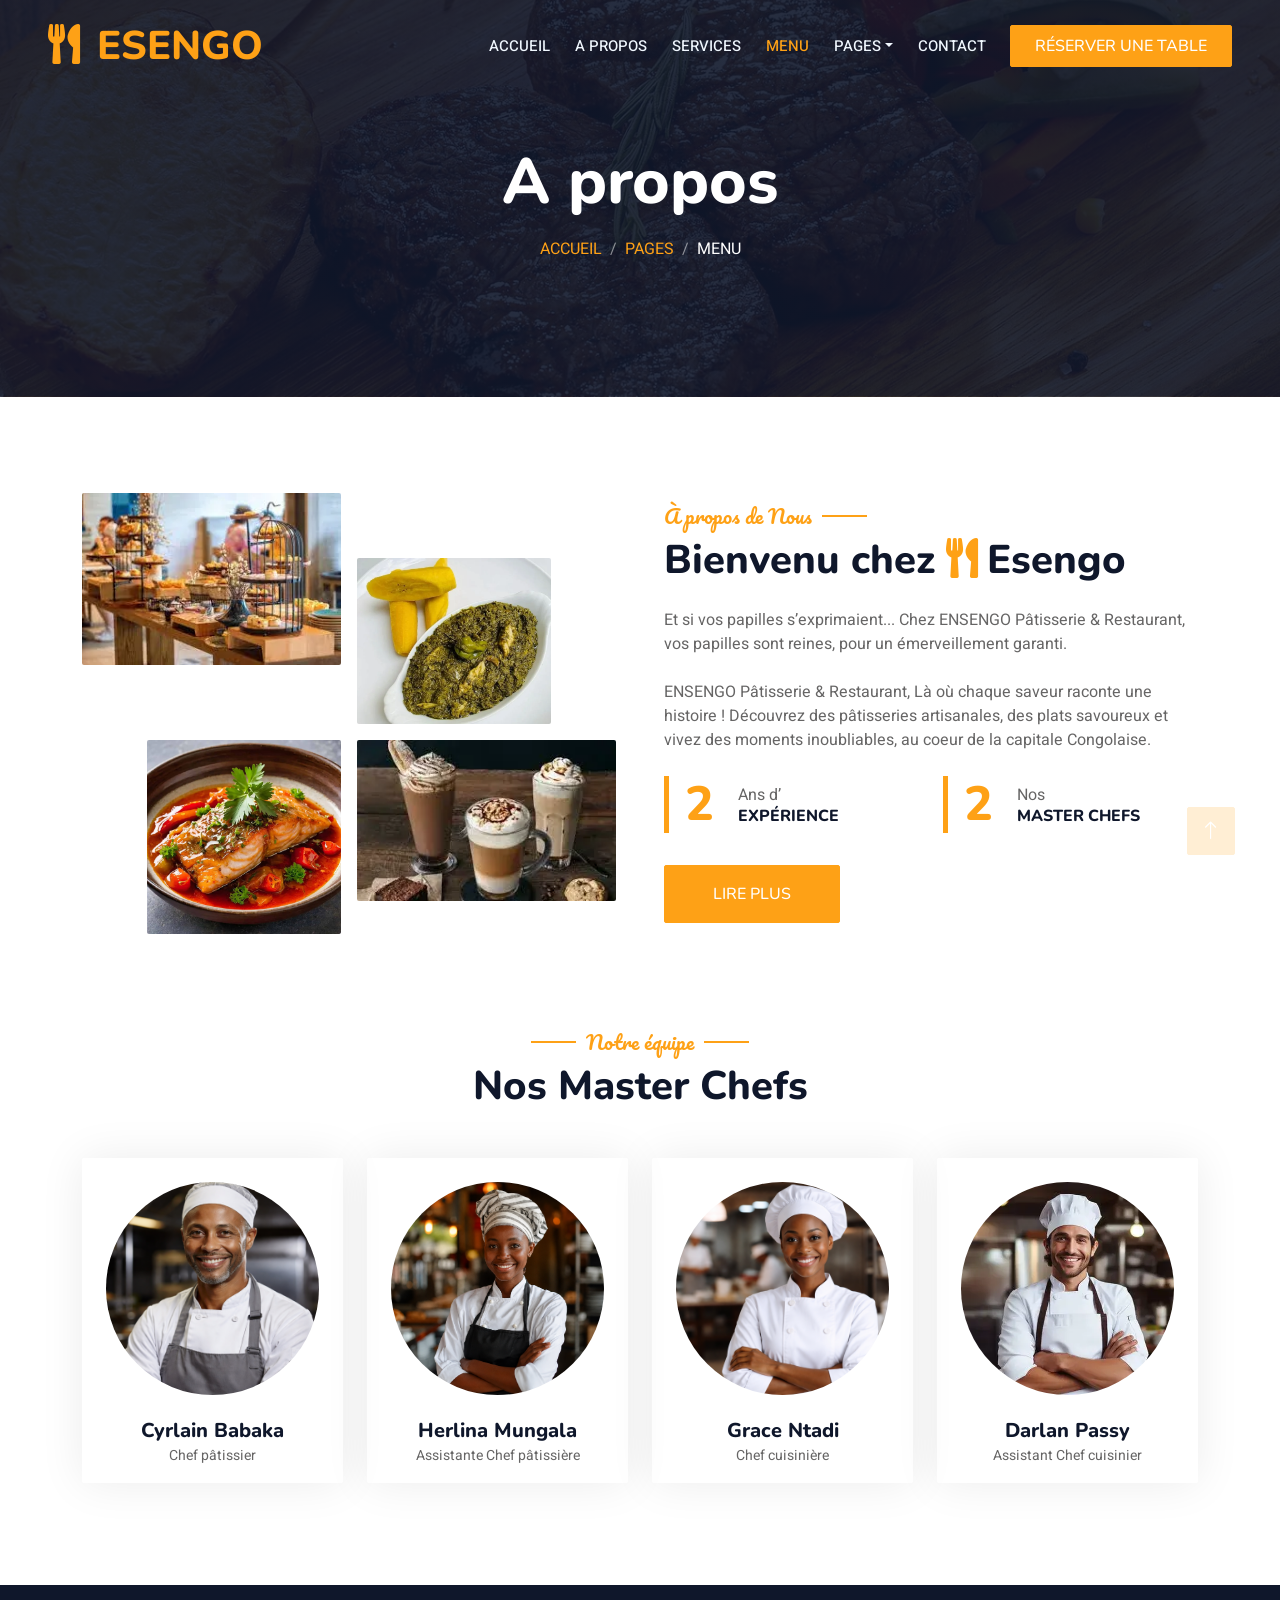
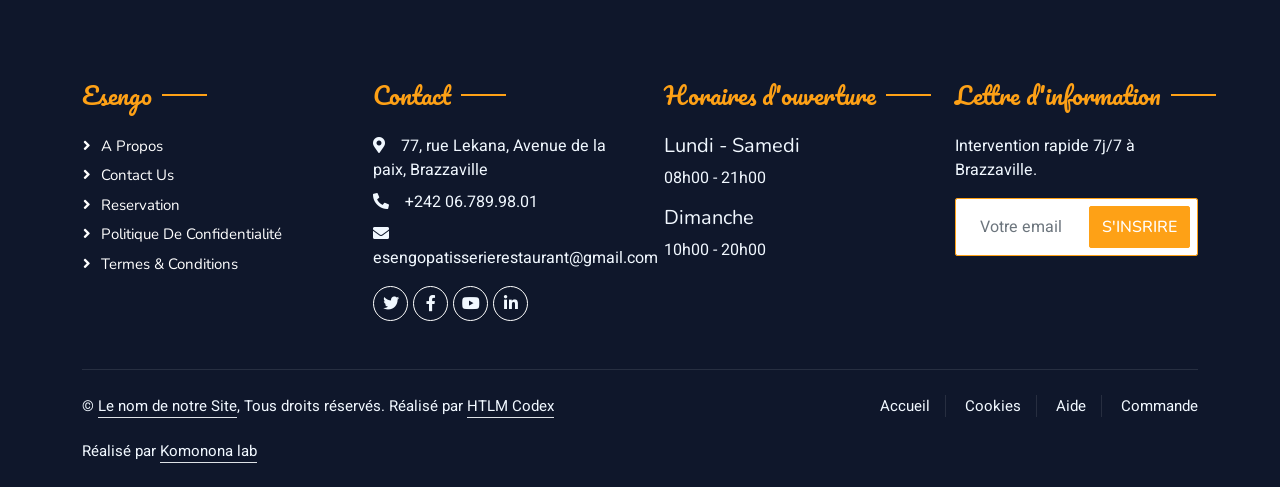
==== about.html @ 7b4bb0e8 "First commit" ====
<!doctype html>
<html lang="en">
  <head>
    <meta charset="utf-8" />
    <title>
      À propos d'ESENGO Brazzaville | Meilleure Pâtisserie, Restaurant & Salon
      de Thé
    </title>
    <meta content="width=device-width, initial-scale=1.0" name="viewport" />
    <meta content="" name="keywords" />
    <meta content="" name="description" />
    <meta
      name="description"
      content="Apprenez à connaître ESENGO, la pâtisserie artisanale, restaurant et salon de thé à Brazzaville. Profitez de desserts faits maison, cuisine traditionnelle, gâteaux personnalisés, café gourmand, vente à emporter, livraison et réservation de table."
    />

    <!-- Favicon -->
    <link href="img/favicon.ico" rel="icon" />

    <!-- Google Web Fonts -->
    <link rel="preconnect" href="https://fonts.googleapis.com" />
    <link rel="preconnect" href="https://fonts.gstatic.com" crossorigin />
    <link
      href="https://fonts.googleapis.com/css2?family=Heebo:wght@400;500;600&family=Nunito:wght@600;700;800&family=Pacifico&display=swap"
      rel="stylesheet"
    />

    <!-- Icon Font Stylesheet -->
    <link
      href="https://cdnjs.cloudflare.com/ajax/libs/font-awesome/5.10.0/css/all.min.css"
      rel="stylesheet"
    />
    <link
      href="https://cdn.jsdelivr.net/npm/bootstrap-icons@1.4.1/font/bootstrap-icons.css"
      rel="stylesheet"
    />

    <!-- Libraries Stylesheet -->
    <link href="lib/animate/animate.min.css" rel="stylesheet" />
    <link href="lib/owlcarousel/assets/owl.carousel.min.css" rel="stylesheet" />
    <link
      href="lib/tempusdominus/css/tempusdominus-bootstrap-4.min.css"
      rel="stylesheet"
    />

    <!-- Customized Bootstrap Stylesheet -->
    <link href="css/bootstrap.min.css" rel="stylesheet" />

    <!-- Template Stylesheet -->
    <link href="css/style.css" rel="stylesheet" />
  </head>

  <body>
    <div class="container-xxl bg-white p-0">
      <!-- Spinner Start -->
      <div
        id="spinner"
        class="show bg-white position-fixed translate-middle w-100 vh-100 top-50 start-50 d-flex align-items-center justify-content-center"
      >
        <div
          class="spinner-border text-primary"
          style="width: 3rem; height: 3rem"
          role="status"
        >
          <span class="sr-only">Loading...</span>
        </div>
      </div>
      <!-- Spinner End -->

      <!-- Navbar & Hero Start -->
      <div class="container-xxl position-relative p-0">
        <nav
          class="navbar navbar-expand-lg navbar-dark bg-dark px-4 px-lg-5 py-3 py-lg-0"
        >
          <a href="" class="navbar-brand p-0">
            <h1 class="text-primary m-0">
              <i class="fa fa-utensils me-3"></i>ESENGO
            </h1>
            <!-- <img src="img/logo.png" alt="Logo"> -->
          </a>
          <button
            class="navbar-toggler"
            type="button"
            data-bs-toggle="collapse"
            data-bs-target="#navbarCollapse"
          >
            <span class="fa fa-bars"></span>
          </button>
          <div class="collapse navbar-collapse" id="navbarCollapse">
            <div class="navbar-nav ms-auto py-0 pe-4">
              <a href="index.html" class="nav-item nav-link">Accueil</a>
              <a href="about.html" class="nav-item nav-link">A propos</a>
              <a href="service.html" class="nav-item nav-link">Services</a>
              <a href="menu.html" class="nav-item nav-link active">Menu</a>
              <div class="nav-item dropdown">
                <a
                  href="#"
                  class="nav-link dropdown-toggle"
                  data-bs-toggle="dropdown"
                  >Pages</a
                >
                <div class="dropdown-menu m-0">
                  <a href="booking.html" class="dropdown-item">Réservation</a>
                  <a href="team.html" class="dropdown-item">Notre équipe </a>
                  <a href="testimonial.html" class="dropdown-item"
                    >Temoignage</a
                  >
                </div>
              </div>
              <a href="contact.html" class="nav-item nav-link">Contact</a>
            </div>
            <a href="" class="btn btn-primary py-2 px-4">Réserver une table</a>
          </div>
        </nav>

        <div class="container-xxl py-5 bg-dark hero-header mb-5">
          <div class="container text-center my-5 pt-5 pb-4">
            <h1 class="display-3 text-white mb-3 animated slideInDown">
              A propos
            </h1>
            <nav aria-label="breadcrumb">
              <ol class="breadcrumb justify-content-center text-uppercase">
                <li class="breadcrumb-item"><a href="#">Accueil</a></li>
                <li class="breadcrumb-item"><a href="#">Pages</a></li>
                <li
                  class="breadcrumb-item text-white active"
                  aria-current="page"
                >
                  Menu
                </li>
              </ol>
            </nav>
          </div>
        </div>
      </div>
      <!-- Navbar & Hero End -->

      <!-- About Start -->
      <div class="container-xxl py-5">
        <div class="container">
          <div class="row g-5 align-items-center">
            <div class="col-lg-6">
              <div class="row g-3">
                <div class="col-6 text-start">
                  <img
                    class="img-fluid rounded w-100 wow zoomIn"
                    data-wow-delay="0.1s"
                    src="img_about/intérieur_patisserie.webp"
                  />
                </div>
                <div class="col-6 text-start">
                  <img
                    class="img-fluid rounded w-75 wow zoomIn"
                    data-wow-delay="0.3s"
                    src="img_about/saka saka.webp"
                    style="margin-top: 25%"
                  />
                </div>
                <div class="col-6 text-end">
                  <img
                    class="img-fluid rounded w-75 wow zoomIn"
                    data-wow-delay="0.5s"
                    src="img_about/makayabou.webp"
                  />
                </div>
                <div class="col-6 text-end">
                  <img
                    class="img-fluid rounded w-100 wow zoomIn"
                    data-wow-delay="0.7s"
                    src="img_about/smoussy.webp"
                  />
                </div>
              </div>
            </div>
            <div class="col-lg-6">
              <h5
                class="section-title ff-secondary text-start text-primary fw-normal"
              >
                À propos de Nous
              </h5>
              <h1 class="mb-4">
                Bienvenu chez
                <i class="fa fa-utensils text-primary me-2"></i>Esengo
              </h1>
              <p class="mb-4">
                Et si vos papilles s’exprimaient... Chez ENSENGO Pâtisserie &
                Restaurant, vos papilles sont reines, pour un émerveillement
                garanti.
              </p>
              <p class="mb-4">
                ENSENGO Pâtisserie & Restaurant, Là où chaque saveur raconte une
                histoire ! Découvrez des pâtisseries artisanales, des plats
                savoureux et vivez des moments inoubliables, au coeur de la
                capitale Congolaise.
              </p>
              <div class="row g-4 mb-4">
                <div class="col-sm-6">
                  <div
                    class="d-flex align-items-center border-start border-5 border-primary px-3"
                  >
                    <h1
                      class="flex-shrink-0 display-5 text-primary mb-0"
                      data-toggle="counter-up"
                    >
                      3
                    </h1>
                    <div class="ps-4">
                      <p class="mb-0">Ans d’</p>
                      <h6 class="text-uppercase mb-0">Expérience</h6>
                    </div>
                  </div>
                </div>
                <div class="col-sm-6">
                  <div
                    class="d-flex align-items-center border-start border-5 border-primary px-3"
                  >
                    <h1
                      class="flex-shrink-0 display-5 text-primary mb-0"
                      data-toggle="counter-up"
                    >
                      4
                    </h1>
                    <div class="ps-4">
                      <p class="mb-0">Nos</p>
                      <h6 class="text-uppercase mb-0">Master Chefs</h6>
                    </div>
                  </div>
                </div>
              </div>
              <a class="btn btn-primary py-3 px-5 mt-2" href="">Lire plus</a>
            </div>
          </div>
        </div>
      </div>
      <!-- About End -->

      <!-- Team Start -->
      <div class="container-xxl pt-5 pb-3">
        <div class="container">
          <div class="text-center wow fadeInUp" data-wow-delay="0.1s">
            <h5
              class="section-title ff-secondary text-center text-primary fw-normal"
            >
              Notre équipe
            </h5>
            <h1 class="mb-5">Nos Master Chefs</h1>
          </div>
          <div class="row g-4">
            <div class="col-lg-3 col-md-6 wow fadeInUp" data-wow-delay="0.1s">
              <div class="team-item text-center rounded overflow-hidden">
                <div class="rounded-circle overflow-hidden m-4">
                  <img
                    class="img-fluid"
                    src="img_about/1.png"
                    alt="Cyrlain Babaka, chef pâtissier du restaurant pâtisserie ESENGO à Brazzaville"
                  />
                </div>
                <h5 class="mb-0">Cyrlain Babaka</h5>
                <small>Chef pâtissier</small>
                <div class="d-flex justify-content-center mt-3">
                  <a class="btn btn-square btn-primary mx-1" href=""
                    ><i class="fab fa-facebook-f"></i
                  ></a>
                  <a class="btn btn-square btn-primary mx-1" href=""
                    ><i class="fab fa-twitter"></i
                  ></a>
                  <a class="btn btn-square btn-primary mx-1" href=""
                    ><i class="fab fa-instagram"></i
                  ></a>
                </div>
              </div>
            </div>
            <div class="col-lg-3 col-md-6 wow fadeInUp" data-wow-delay="0.3s">
              <div class="team-item text-center rounded overflow-hidden">
                <div class="rounded-circle overflow-hidden m-4">
                  <img
                    class="img-fluid"
                    src="img_about/2.png"
                    alt="Herlina Mungala, assistante chef pâtissière de la pâtisserie ESENGO à Brazzaville"
                  />
                </div>
                <h5 class="mb-0">Herlina Mungala</h5>
                <small>Assistante Chef pâtissière</small>
                <div class="d-flex justify-content-center mt-3">
                  <a class="btn btn-square btn-primary mx-1" href=""
                    ><i class="fab fa-facebook-f"></i
                  ></a>
                  <a class="btn btn-square btn-primary mx-1" href=""
                    ><i class="fab fa-twitter"></i
                  ></a>
                  <a class="btn btn-square btn-primary mx-1" href=""
                    ><i class="fab fa-instagram"></i
                  ></a>
                </div>
              </div>
            </div>
            <div class="col-lg-3 col-md-6 wow fadeInUp" data-wow-delay="0.5s">
              <div class="team-item text-center rounded overflow-hidden">
                <div class="rounded-circle overflow-hidden m-4">
                  <img
                    class="img-fluid"
                    src="img_about/3.png"
                    alt="Grace Ntadi, chef cuisinière du restaurant gastronomique ESENGO à Brazzaville"
                  />
                </div>
                <h5 class="mb-0">Grace Ntadi</h5>
                <small>Chef cuisinière</small>
                <div class="d-flex justify-content-center mt-3">
                  <a class="btn btn-square btn-primary mx-1" href=""
                    ><i class="fab fa-facebook-f"></i
                  ></a>
                  <a class="btn btn-square btn-primary mx-1" href=""
                    ><i class="fab fa-twitter"></i
                  ></a>
                  <a class="btn btn-square btn-primary mx-1" href=""
                    ><i class="fab fa-instagram"></i
                  ></a>
                </div>
              </div>
            </div>
            <div class="col-lg-3 col-md-6 wow fadeInUp" data-wow-delay="0.7s">
              <div class="team-item text-center rounded overflow-hidden">
                <div class="rounded-circle overflow-hidden m-4">
                  <img
                    class="img-fluid"
                    src="img_about/4.png"
                    alt="Membre de l'équipe du restaurant pâtisserie ESENGO à Brazzaville"
                  />
                </div>
                <h5 class="mb-0">Darlan Passy</h5>
                <small>Assistant Chef cuisinier</small>
                <div class="d-flex justify-content-center mt-3">
                  <a class="btn btn-square btn-primary mx-1" href=""
                    ><i class="fab fa-facebook-f"></i
                  ></a>
                  <a class="btn btn-square btn-primary mx-1" href=""
                    ><i class="fab fa-twitter"></i
                  ></a>
                  <a class="btn btn-square btn-primary mx-1" href=""
                    ><i class="fab fa-instagram"></i
                  ></a>
                </div>
              </div>
            </div>
          </div>
        </div>
      </div>
      <!-- Team End -->

      <!-- Footer Start -->
      <div
        class="container-fluid bg-dark text-light footer pt-5 mt-5 wow fadeIn"
        data-wow-delay="0.1s"
      >
        <div class="container py-5">
          <div class="row g-5">
            <div class="col-lg-3 col-md-6">
              <h4
                class="section-title ff-secondary text-start text-primary fw-normal mb-4"
              >
                Esengo
              </h4>
              <a class="btn btn-link" href="about.html">A propos</a>
              <a class="btn btn-link" href="contact.html">Contact Us</a>
              <a class="btn btn-link" href="booking.html">Reservation</a>
              <a class="btn btn-link" href="">Politique de confidentialité</a>
              <a class="btn btn-link" href="">Termes & Conditions</a>
            </div>
            <div class="col-lg-3 col-md-6">
              <h4
                class="section-title ff-secondary text-start text-primary fw-normal mb-4"
              >
                Contact
              </h4>
              <p class="mb-2">
                <i class="fa fa-map-marker-alt me-3"></i>77, rue Lekana, Avenue
                de la paix, Brazzaville
              </p>
              <p class="mb-2">
                <i class="fa fa-phone-alt me-3"></i>+242 06.789.98.01
              </p>
              <p class="mb-2">
                <i class="fa fa-envelope me-3"></i
                >esengopatisserierestaurant@gmail.com
              </p>
              <div class="d-flex pt-2">
                <a class="btn btn-outline-light btn-social" href=""
                  ><i class="fab fa-twitter"></i
                ></a>
                <a class="btn btn-outline-light btn-social" href=""
                  ><i class="fab fa-facebook-f"></i
                ></a>
                <a class="btn btn-outline-light btn-social" href=""
                  ><i class="fab fa-youtube"></i
                ></a>
                <a class="btn btn-outline-light btn-social" href=""
                  ><i class="fab fa-linkedin-in"></i
                ></a>
              </div>
            </div>
            <div class="col-lg-3 col-md-6">
              <h4
                class="section-title ff-secondary text-start text-primary fw-normal mb-4"
              >
                Horaires d'ouverture
              </h4>
              <h5 class="text-light fw-normal">Lundi - Samedi</h5>
              <p>08h00 - 21h00</p>
              <h5 class="text-light fw-normal">Dimanche</h5>
              <p>10h00 - 20h00</p>
            </div>
            <div class="col-lg-3 col-md-6">
              <h4
                class="section-title ff-secondary text-start text-primary fw-normal mb-4"
              >
                Lettre d'information
              </h4>
              <p>Intervention rapide 7j/7 à Brazzaville.</p>
              <div class="position-relative mx-auto" style="max-width: 400px">
                <input
                  class="form-control border-primary w-100 py-3 ps-4 pe-5"
                  type="text"
                  placeholder="Votre email"
                />
                <button
                  type="button"
                  class="btn btn-primary py-2 position-absolute top-0 end-0 mt-2 me-2"
                >
                  S'insrire
                </button>
              </div>
            </div>
          </div>
        </div>
        <div class="container">
          <div class="copyright">
            <div class="row">
              <div class="col-md-6 text-center text-md-start mb-3 mb-md-0">
                &copy;
                <a class="border-bottom" href="#">Le nom de notre Site</a>, Tous
                droits réservés.

                <!--/*** This template is free as long as you keep the footer author’s credit link/attribution link/backlink. If you'd like to use the template without the footer author’s credit link/attribution link/backlink, you can purchase the Credit Removal License from "https://htmlcodex.com/credit-removal". Thank you for your support. ***/-->
                Réalisé par
                <a class="border-bottom" href="https://htmlcodex.com"
                  >HTLM Codex</a
                ><br /><br />
                Réalisé par
                <a
                  class="border-bottom"
                  href="https://themewagon.com"
                  target="_blank"
                  >Komonona lab</a
                >
              </div>
              <div class="col-md-6 text-center text-md-end">
                <div class="footer-menu">
                  <a href="index.html">Accueil</a>
                  <a href="">Cookies</a>
                  <a href="">Aide</a>
                  <a href="booking.html">Commande</a>
                </div>
              </div>
            </div>
          </div>
        </div>
      </div>
      <!-- Footer End -->

      <!-- Back to Top -->
      <a href="#" class="btn btn-lg btn-primary btn-lg-square back-to-top"
        ><i class="bi bi-arrow-up"></i
      ></a>
    </div>

    <!-- JavaScript Libraries -->
    <script src="https://code.jquery.com/jquery-3.4.1.min.js"></script>
    <script src="https://cdn.jsdelivr.net/npm/bootstrap@5.0.0/dist/js/bootstrap.bundle.min.js"></script>
    <script src="lib/wow/wow.min.js"></script>
    <script src="lib/easing/easing.min.js"></script>
    <script src="lib/waypoints/waypoints.min.js"></script>
    <script src="lib/counterup/counterup.min.js"></script>
    <script src="lib/owlcarousel/owl.carousel.min.js"></script>
    <script src="lib/tempusdominus/js/moment.min.js"></script>
    <script src="lib/tempusdominus/js/moment-timezone.min.js"></script>
    <script src="lib/tempusdominus/js/tempusdominus-bootstrap-4.min.js"></script>

    <!-- Template Javascript -->
    <script src="js/main.js"></script>
  </body>
</html>
---- css/style.css ----
/********** Template CSS **********/
:root {
  --primary: #fea116;
  --light: #f1f8ff;
  --dark: #0f172b;
}

.ff-secondary {
  font-family: "Pacifico", cursive;
}

.fw-medium {
  font-weight: 600 !important;
}

.fw-semi-bold {
  font-weight: 700 !important;
}

.back-to-top {
  position: fixed;
  display: none;
  right: 45px;
  bottom: 45px;
  z-index: 99;
}

/*** Spinner ***/
#spinner {
  opacity: 0;
  visibility: hidden;
  transition:
    opacity 0.5s ease-out,
    visibility 0s linear 0.5s;
  z-index: 99999;
}

#spinner.show {
  transition:
    opacity 0.5s ease-out,
    visibility 0s linear 0s;
  visibility: visible;
  opacity: 1;
}

/*** Button ***/
.btn {
  font-family: "Nunito", sans-serif;
  font-weight: 500;
  text-transform: uppercase;
  transition: 0.5s;
}

.btn.btn-primary,
.btn.btn-secondary {
  color: #ffffff;
}

.btn-square {
  width: 38px;
  height: 38px;
}

.btn-sm-square {
  width: 32px;
  height: 32px;
}

.btn-lg-square {
  width: 48px;
  height: 48px;
}

.btn-square,
.btn-sm-square,
.btn-lg-square {
  padding: 0;
  display: flex;
  align-items: center;
  justify-content: center;
  font-weight: normal;
  border-radius: 2px;
}

/*** Navbar ***/
.navbar-dark .navbar-nav .nav-link {
  position: relative;
  margin-left: 25px;
  padding: 35px 0;
  font-size: 15px;
  color: var(--light) !important;
  text-transform: uppercase;
  font-weight: 500;
  outline: none;
  transition: 0.5s;
}

.sticky-top.navbar-dark .navbar-nav .nav-link {
  padding: 20px 0;
}

.navbar-dark .navbar-nav .nav-link:hover,
.navbar-dark .navbar-nav .nav-link.active {
  color: var(--primary) !important;
}

.navbar-dark .navbar-brand img {
  max-height: 60px;
  transition: 0.5s;
}

.sticky-top.navbar-dark .navbar-brand img {
  max-height: 45px;
}

@media (max-width: 991.98px) {
  .sticky-top.navbar-dark {
    position: relative;
  }

  .navbar-dark .navbar-collapse {
    margin-top: 15px;
    border-top: 1px solid rgba(255, 255, 255, 0.1);
  }

  .navbar-dark .navbar-nav .nav-link,
  .sticky-top.navbar-dark .navbar-nav .nav-link {
    padding: 10px 0;
    margin-left: 0;
  }

  .navbar-dark .navbar-brand img {
    max-height: 45px;
  }
}

@media (min-width: 992px) {
  .navbar-dark {
    position: absolute;
    width: 100%;
    top: 0;
    left: 0;
    z-index: 999;
    background: transparent !important;
  }

  .sticky-top.navbar-dark {
    position: fixed;
    background: var(--dark) !important;
  }
}

/*** Hero Header ***/
.hero-header {
  background:
    linear-gradient(rgba(15, 23, 43, 0.9), rgba(15, 23, 43, 0.9)),
    url(../img/bg-hero.jpg);
  background-position: center center;
  background-repeat: no-repeat;
  background-size: cover;
}

.hero-header img {
  animation: imgRotate 50s linear infinite;
}

@keyframes imgRotate {
  100% {
    transform: rotate(360deg);
  }
}

.breadcrumb-item + .breadcrumb-item::before {
  color: rgba(255, 255, 255, 0.5);
}

/*** Section Title ***/
.section-title {
  position: relative;
  display: inline-block;
}

.section-title::before {
  position: absolute;
  content: "";
  width: 45px;
  height: 2px;
  top: 50%;
  left: -55px;
  margin-top: -1px;
  background: var(--primary);
}

.section-title::after {
  position: absolute;
  content: "";
  width: 45px;
  height: 2px;
  top: 50%;
  right: -55px;
  margin-top: -1px;
  background: var(--primary);
}

.section-title.text-start::before,
.section-title.text-end::after {
  display: none;
}

/*** Service ***/
.service-item {
  box-shadow: 0 0 45px rgba(0, 0, 0, 0.08);
  transition: 0.5s;
}

.service-item:hover {
  background: var(--primary);
}

.service-item * {
  transition: 0.5s;
}

.service-item:hover * {
  color: var(--light) !important;
}

/*** Food Menu ***/
.nav-pills .nav-item .active {
  border-bottom: 2px solid var(--primary);
}

/*** Youtube Video ***/
.video {
  position: relative;
  height: 100%;
  min-height: 500px;
  background:
    linear-gradient(rgba(15, 23, 43, 0.1), rgba(15, 23, 43, 0.1)),
    url(../img/video\ 3.webp);
  background-position: center center;
  background-repeat: no-repeat;
  background-size: cover;
}

.video .btn-play {
  position: absolute;
  z-index: 3;
  top: 50%;
  left: 50%;
  transform: translateX(-50%) translateY(-50%);
  box-sizing: content-box;
  display: block;
  width: 32px;
  height: 44px;
  border-radius: 50%;
  border: none;
  outline: none;
  padding: 18px 20px 18px 28px;
}

.video .btn-play:before {
  content: "";
  position: absolute;
  z-index: 0;
  left: 50%;
  top: 50%;
  transform: translateX(-50%) translateY(-50%);
  display: block;
  width: 100px;
  height: 100px;
  background: var(--primary);
  border-radius: 50%;
  animation: pulse-border 1500ms ease-out infinite;
}

.video .btn-play:after {
  content: "";
  position: absolute;
  z-index: 1;
  left: 50%;
  top: 50%;
  transform: translateX(-50%) translateY(-50%);
  display: block;
  width: 100px;
  height: 100px;
  background: var(--primary);
  border-radius: 50%;
  transition: all 200ms;
}

.video .btn-play img {
  position: relative;
  z-index: 3;
  max-width: 100%;
  width: auto;
  height: auto;
}

.video .btn-play span {
  display: block;
  position: relative;
  z-index: 3;
  width: 0;
  height: 0;
  border-left: 32px solid var(--dark);
  border-top: 22px solid transparent;
  border-bottom: 22px solid transparent;
}

@keyframes pulse-border {
  0% {
    transform: translateX(-50%) translateY(-50%) translateZ(0) scale(1);
    opacity: 1;
  }

  100% {
    transform: translateX(-50%) translateY(-50%) translateZ(0) scale(1.5);
    opacity: 0;
  }
}

#videoModal {
  z-index: 99999;
}

#videoModal .modal-dialog {
  position: relative;
  max-width: 800px;
  margin: 60px auto 0 auto;
}

#videoModal .modal-body {
  position: relative;
  padding: 0px;
}

#videoModal .close {
  position: absolute;
  width: 30px;
  height: 30px;
  right: 0px;
  top: -30px;
  z-index: 999;
  font-size: 30px;
  font-weight: normal;
  color: #ffffff;
  background: #000000;
  opacity: 1;
}

/*** Team ***/
.team-item {
  box-shadow: 0 0 45px rgba(0, 0, 0, 0.08);
  height: calc(100% - 38px);
  transition: 0.5s;
}

.team-item img {
  transition: 0.5s;
}

.team-item:hover img {
  transform: scale(1.1);
}

.team-item:hover {
  height: 100%;
}

.team-item .btn {
  border-radius: 38px 38px 0 0;
}

/*** Testimonial ***/
.testimonial-carousel .owl-item .testimonial-item,
.testimonial-carousel .owl-item.center .testimonial-item * {
  transition: 0.5s;
}

.testimonial-carousel .owl-item.center .testimonial-item {
  background: var(--primary) !important;
  border-color: var(--primary) !important;
}

.testimonial-carousel .owl-item.center .testimonial-item * {
  color: var(--light) !important;
}

.testimonial-carousel .owl-dots {
  margin-top: 24px;
  display: flex;
  align-items: flex-end;
  justify-content: center;
}

.testimonial-carousel .owl-dot {
  position: relative;
  display: inline-block;
  margin: 0 5px;
  width: 15px;
  height: 15px;
  border: 1px solid #cccccc;
  border-radius: 15px;
  transition: 0.5s;
}

.testimonial-carousel .owl-dot.active {
  background: var(--primary);
  border-color: var(--primary);
}

/*** Footer ***/
.footer .btn.btn-social {
  margin-right: 5px;
  width: 35px;
  height: 35px;
  display: flex;
  align-items: center;
  justify-content: center;
  color: var(--light);
  border: 1px solid #ffffff;
  border-radius: 35px;
  transition: 0.3s;
}

.footer .btn.btn-social:hover {
  color: var(--primary);
}

.footer .btn.btn-link {
  display: block;
  margin-bottom: 5px;
  padding: 0;
  text-align: left;
  color: #ffffff;
  font-size: 15px;
  font-weight: normal;
  text-transform: capitalize;
  transition: 0.3s;
}

.footer .btn.btn-link::before {
  position: relative;
  content: "\f105";
  font-family: "Font Awesome 5 Free";
  font-weight: 900;
  margin-right: 10px;
}

.footer .btn.btn-link:hover {
  letter-spacing: 1px;
  box-shadow: none;
}

.footer .copyright {
  padding: 25px 0;
  font-size: 15px;
  border-top: 1px solid rgba(256, 256, 256, 0.1);
}

.footer .copyright a {
  color: var(--light);
}

.footer .footer-menu a {
  margin-right: 15px;
  padding-right: 15px;
  border-right: 1px solid rgba(255, 255, 255, 0.1);
}

.footer .footer-menu a:last-child {
  margin-right: 0;
  padding-right: 0;
  border-right: none;
}
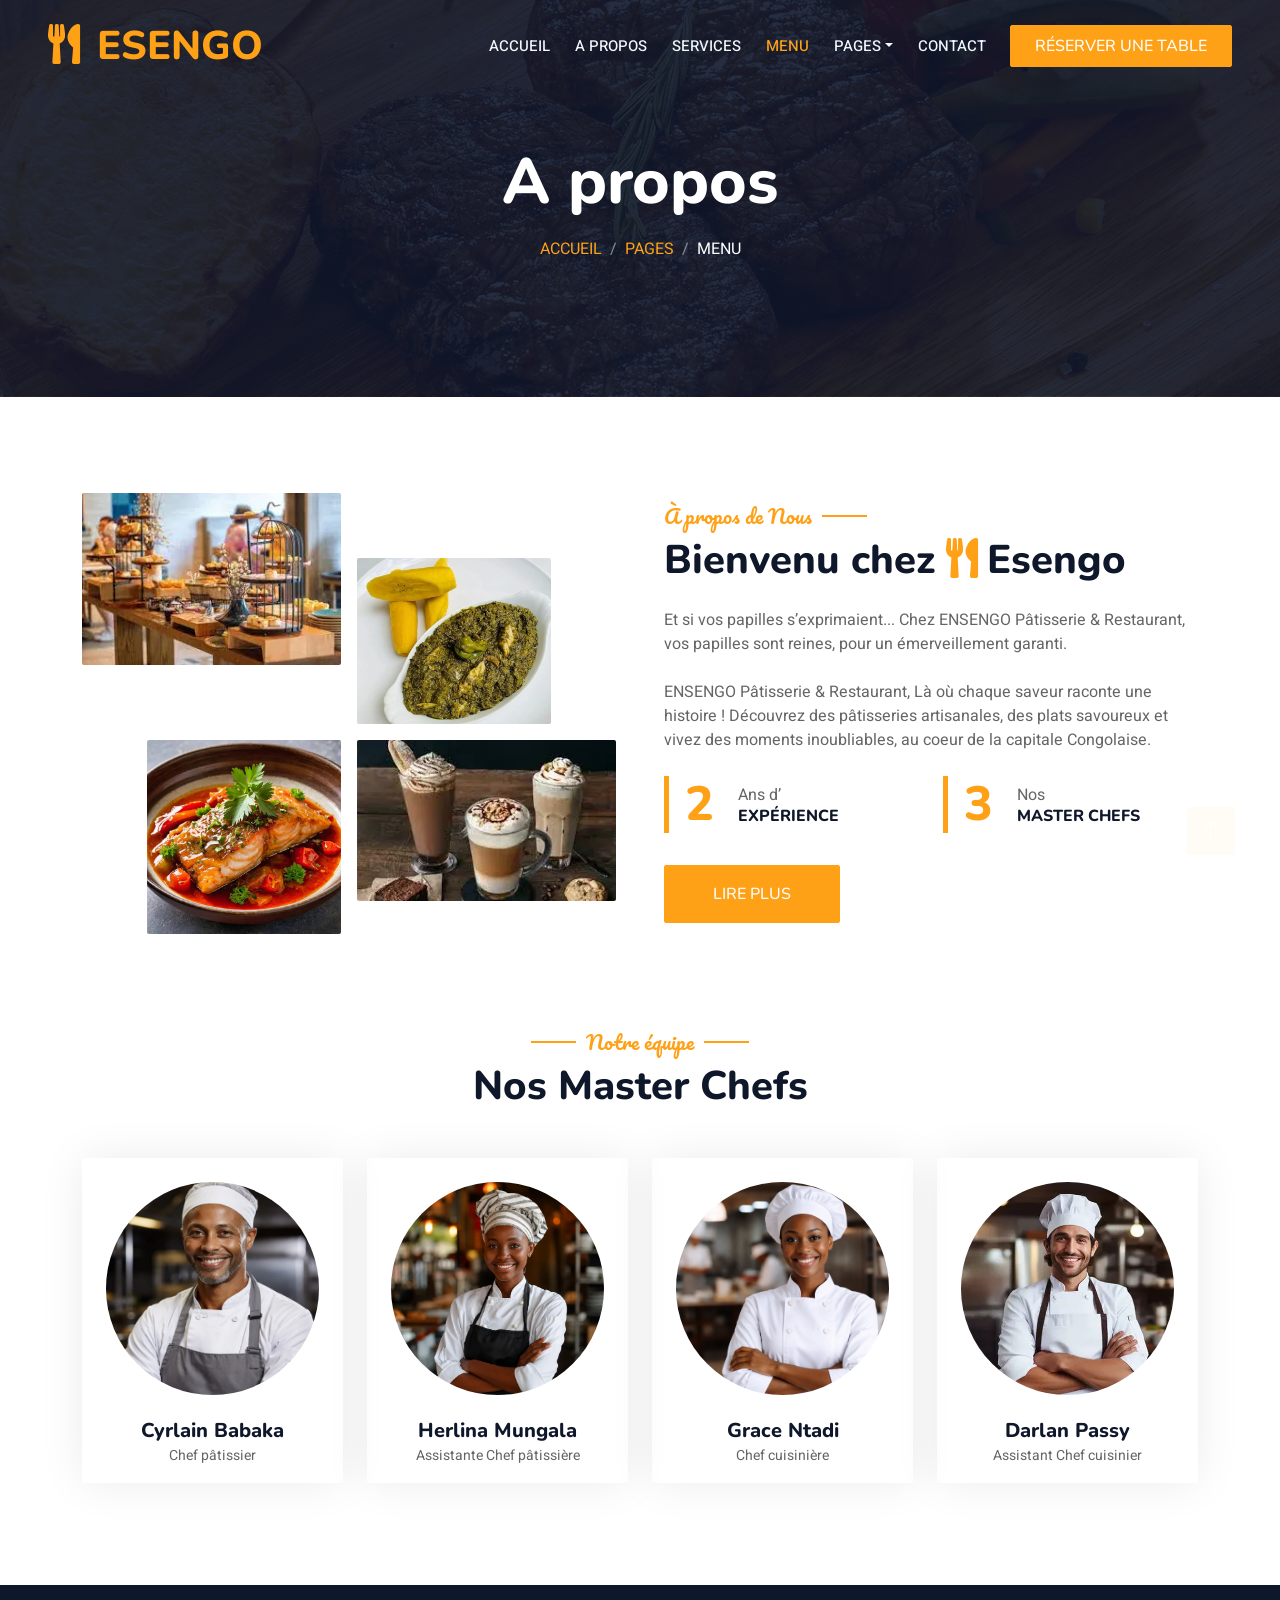
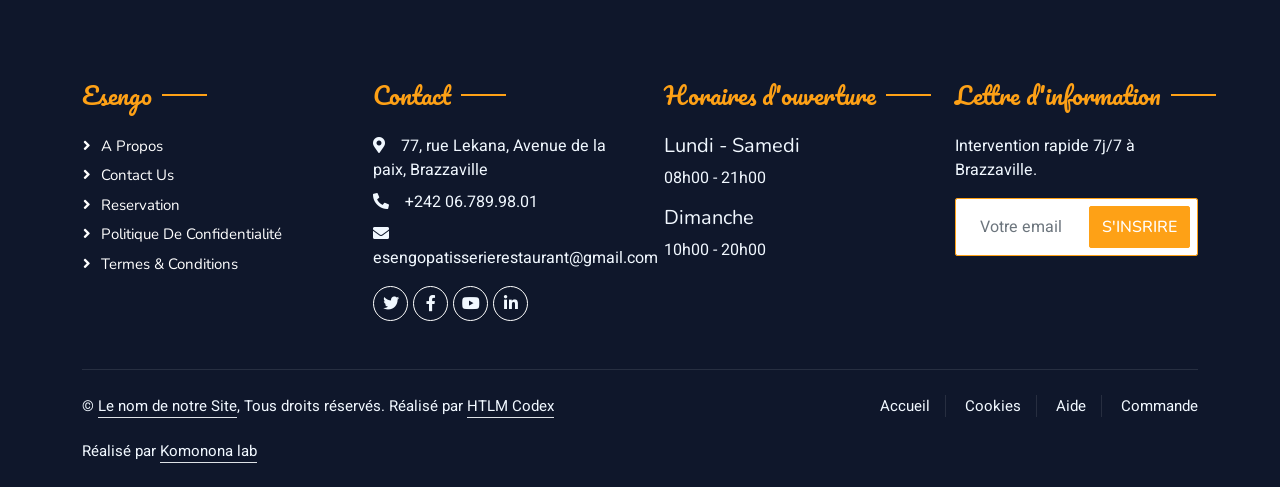
==== commit 02583442: "Tree commit" ====
--- a/about.html
+++ b/about.html
@@ -487,5 +487,6 @@
 
     <!-- Template Javascript -->
     <script src="js/main.js"></script>
+    <script src="//code.tidio.co/5d0hqktbwgqqoedvicpbspbd7xqvk5hg.js" async></script>
   </body>
 </html>
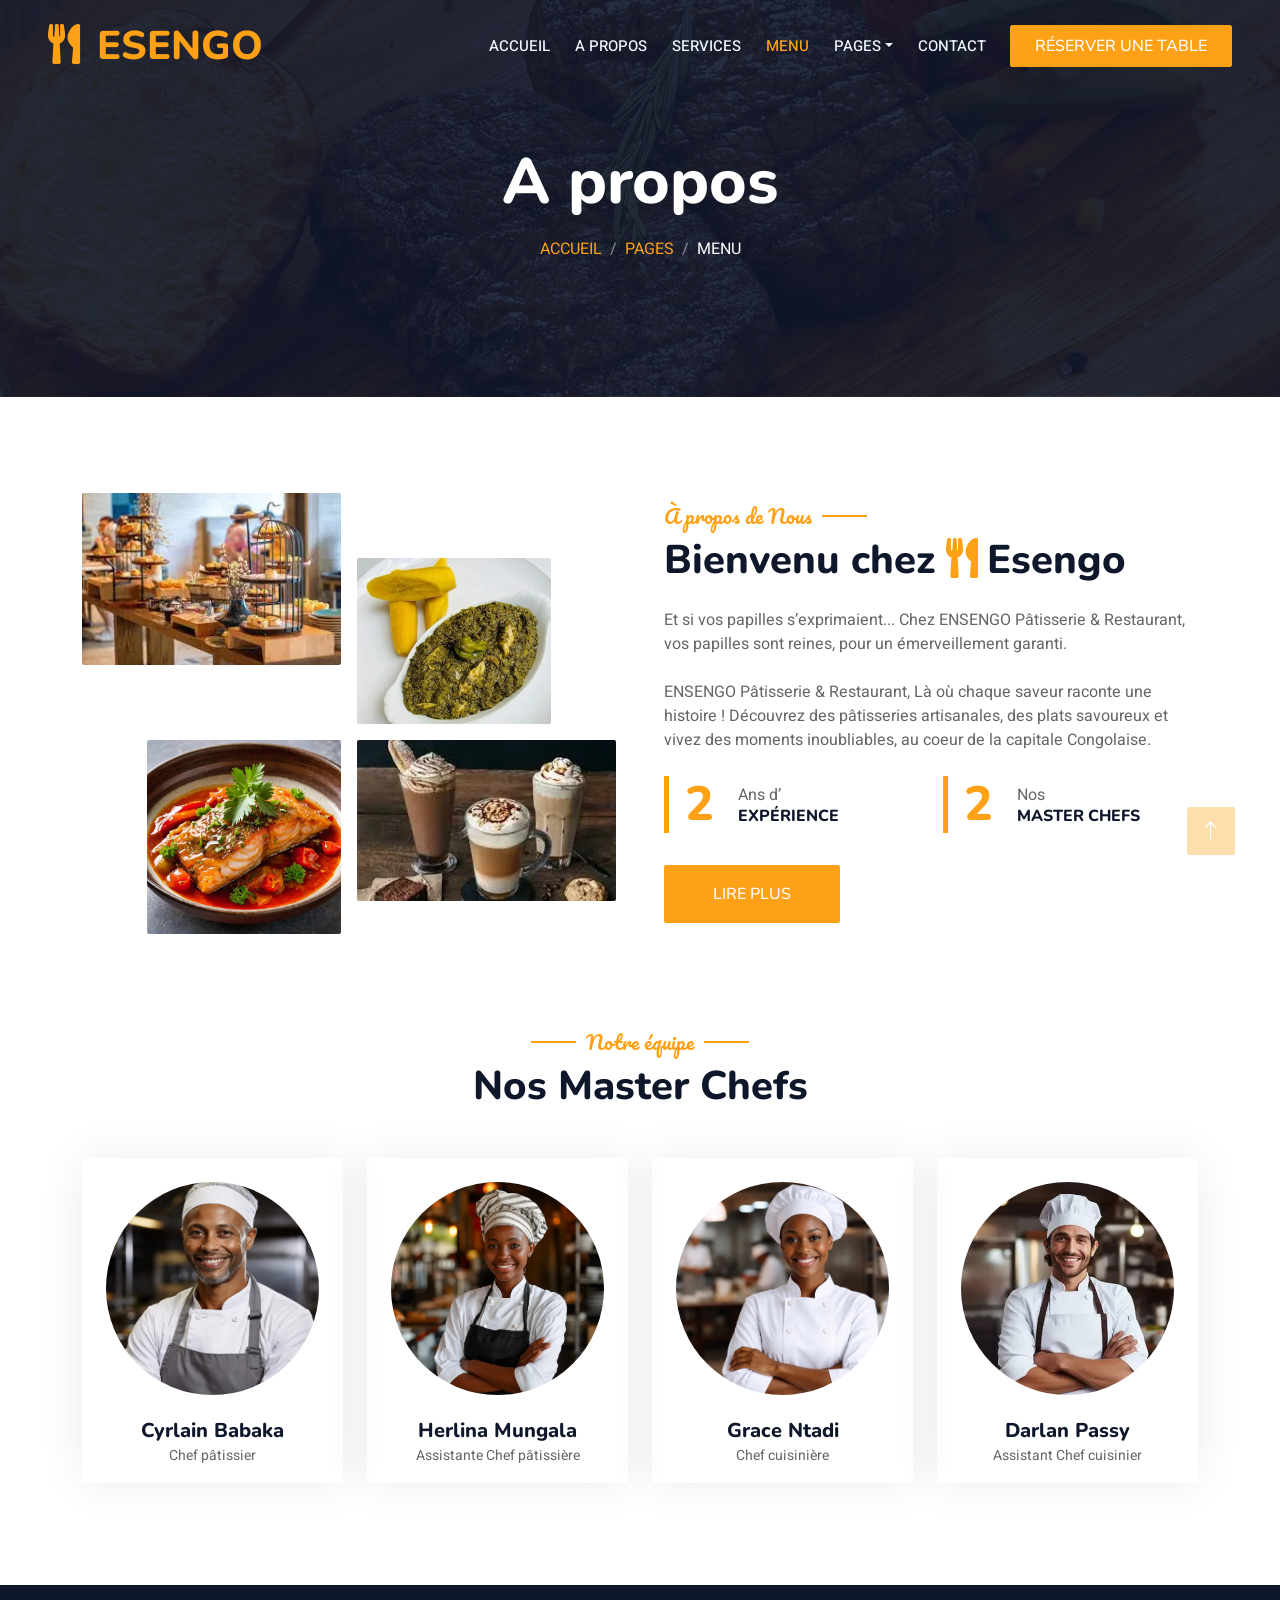
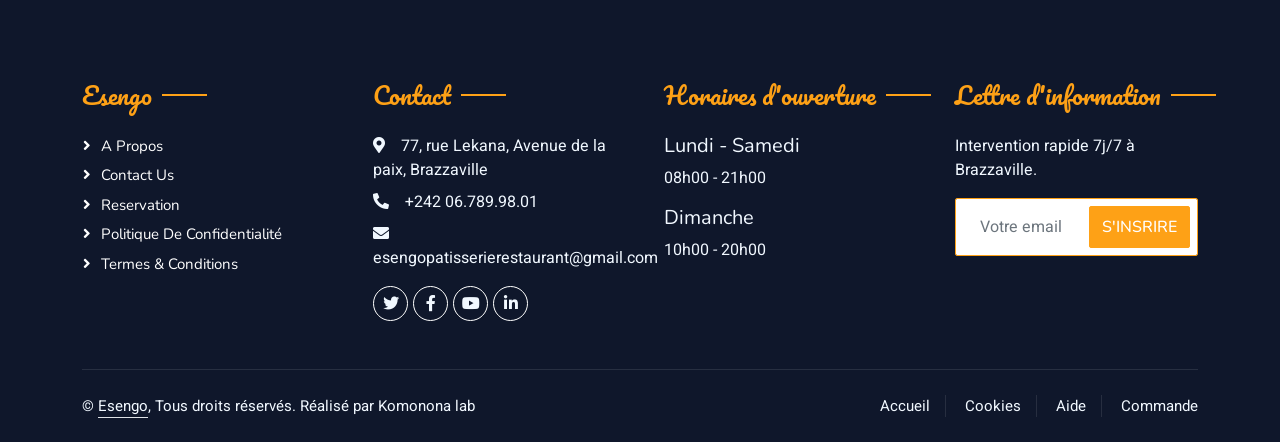
==== commit 40f49b47: "4 commit" ====
--- a/about.html
+++ b/about.html
@@ -48,6 +48,7 @@
 
     <!-- Template Stylesheet -->
     <link href="css/style.css" rel="stylesheet" />
+    <script src="//code.tidio.co/5d0hqktbwgqqoedvicpbspbd7xqvk5hg.js" async></script>
   </head>
 
   <body>
@@ -103,7 +104,7 @@
                   <a href="booking.html" class="dropdown-item">Réservation</a>
                   <a href="team.html" class="dropdown-item">Notre équipe </a>
                   <a href="testimonial.html" class="dropdown-item"
-                    >Temoignage</a
+                    >Témoignages</a
                   >
                 </div>
               </div>
@@ -437,20 +438,20 @@
             <div class="row">
               <div class="col-md-6 text-center text-md-start mb-3 mb-md-0">
                 &copy;
-                <a class="border-bottom" href="#">Le nom de notre Site</a>, Tous
+                <a class="border-bottom" href="#">Esengo</a>, Tous
                 droits réservés.
 
                 <!--/*** This template is free as long as you keep the footer author’s credit link/attribution link/backlink. If you'd like to use the template without the footer author’s credit link/attribution link/backlink, you can purchase the Credit Removal License from "https://htmlcodex.com/credit-removal". Thank you for your support. ***/-->
-                Réalisé par
+                <!-- Réalisé par
                 <a class="border-bottom" href="https://htmlcodex.com"
                   >HTLM Codex</a
-                ><br /><br />
+                ><br /><br /> -->
                 Réalisé par
-                <a
+                <!-- <a
                   class="border-bottom"
                   href="https://themewagon.com"
                   target="_blank"
-                  >Komonona lab</a
+                  > -->Komonona lab</a
                 >
               </div>
               <div class="col-md-6 text-center text-md-end">
@@ -487,6 +488,5 @@
 
     <!-- Template Javascript -->
     <script src="js/main.js"></script>
-    <script src="//code.tidio.co/5d0hqktbwgqqoedvicpbspbd7xqvk5hg.js" async></script>
   </body>
 </html>
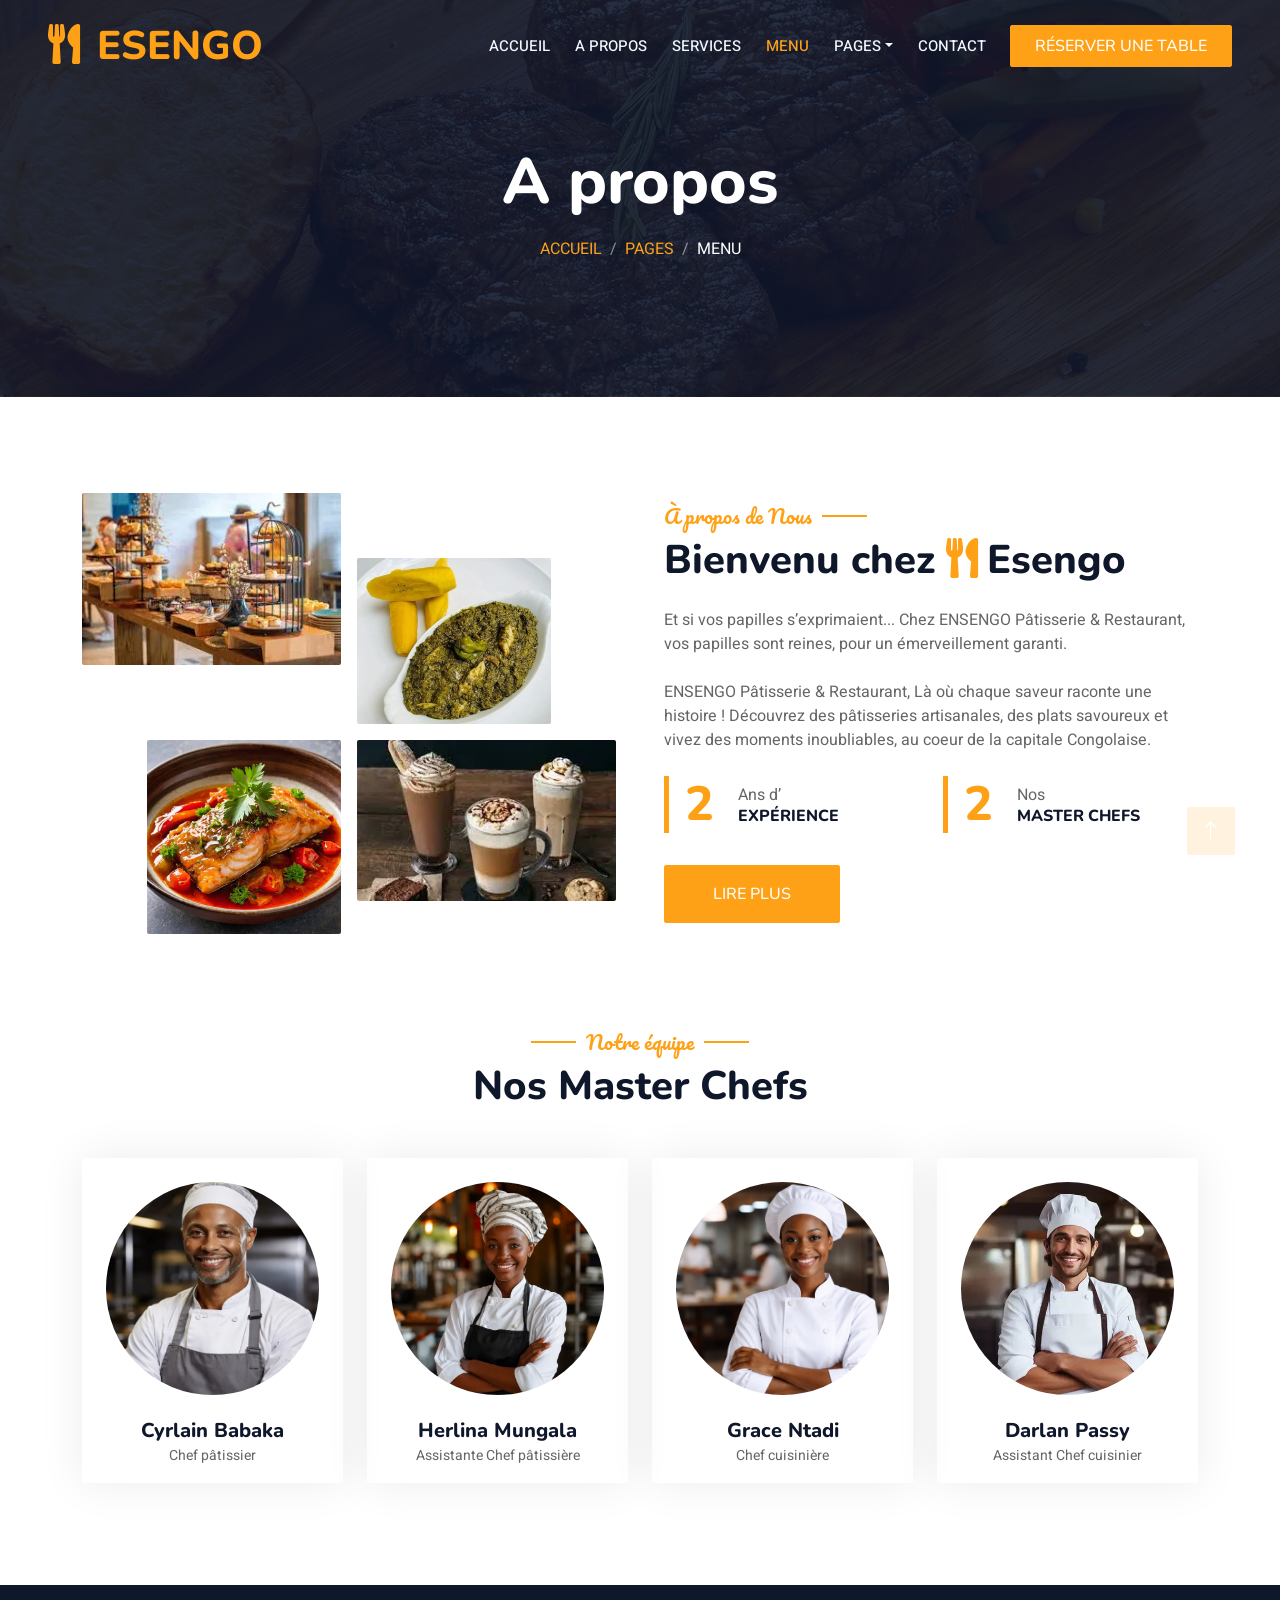
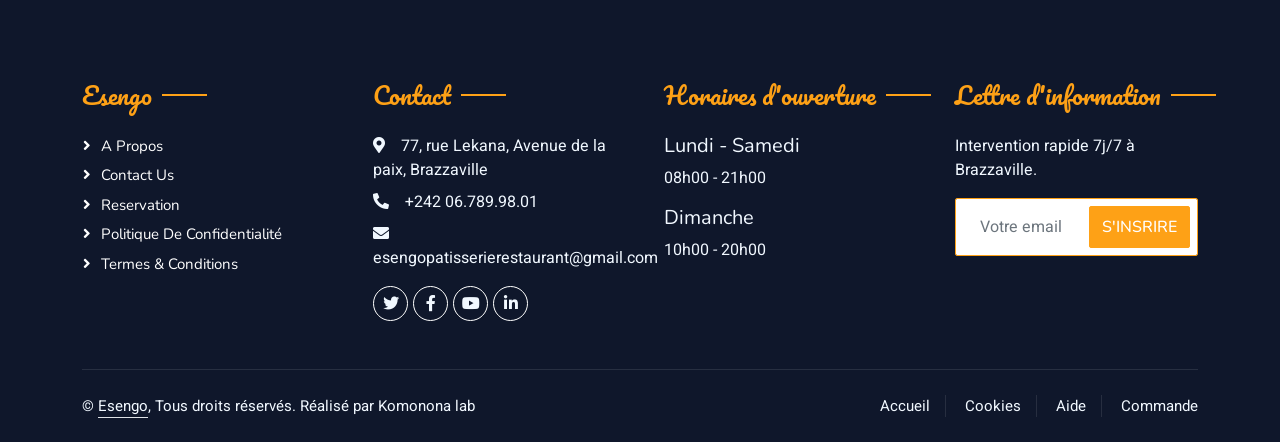
==== commit c5bcd858: "5 commit" ====
--- a/about.html
+++ b/about.html
@@ -48,7 +48,7 @@
 
     <!-- Template Stylesheet -->
     <link href="css/style.css" rel="stylesheet" />
-    <script src="//code.tidio.co/5d0hqktbwgqqoedvicpbspbd7xqvk5hg.js" async></script>
+    
   </head>
 
   <body>
@@ -488,5 +488,7 @@
 
     <!-- Template Javascript -->
     <script src="js/main.js"></script>
+    <!--SDK ASSISTANT IA TIDIO -->
+    <script src="//code.tidio.co/5d0hqktbwgqqoedvicpbspbd7xqvk5hg.js" async></script>
   </body>
 </html>
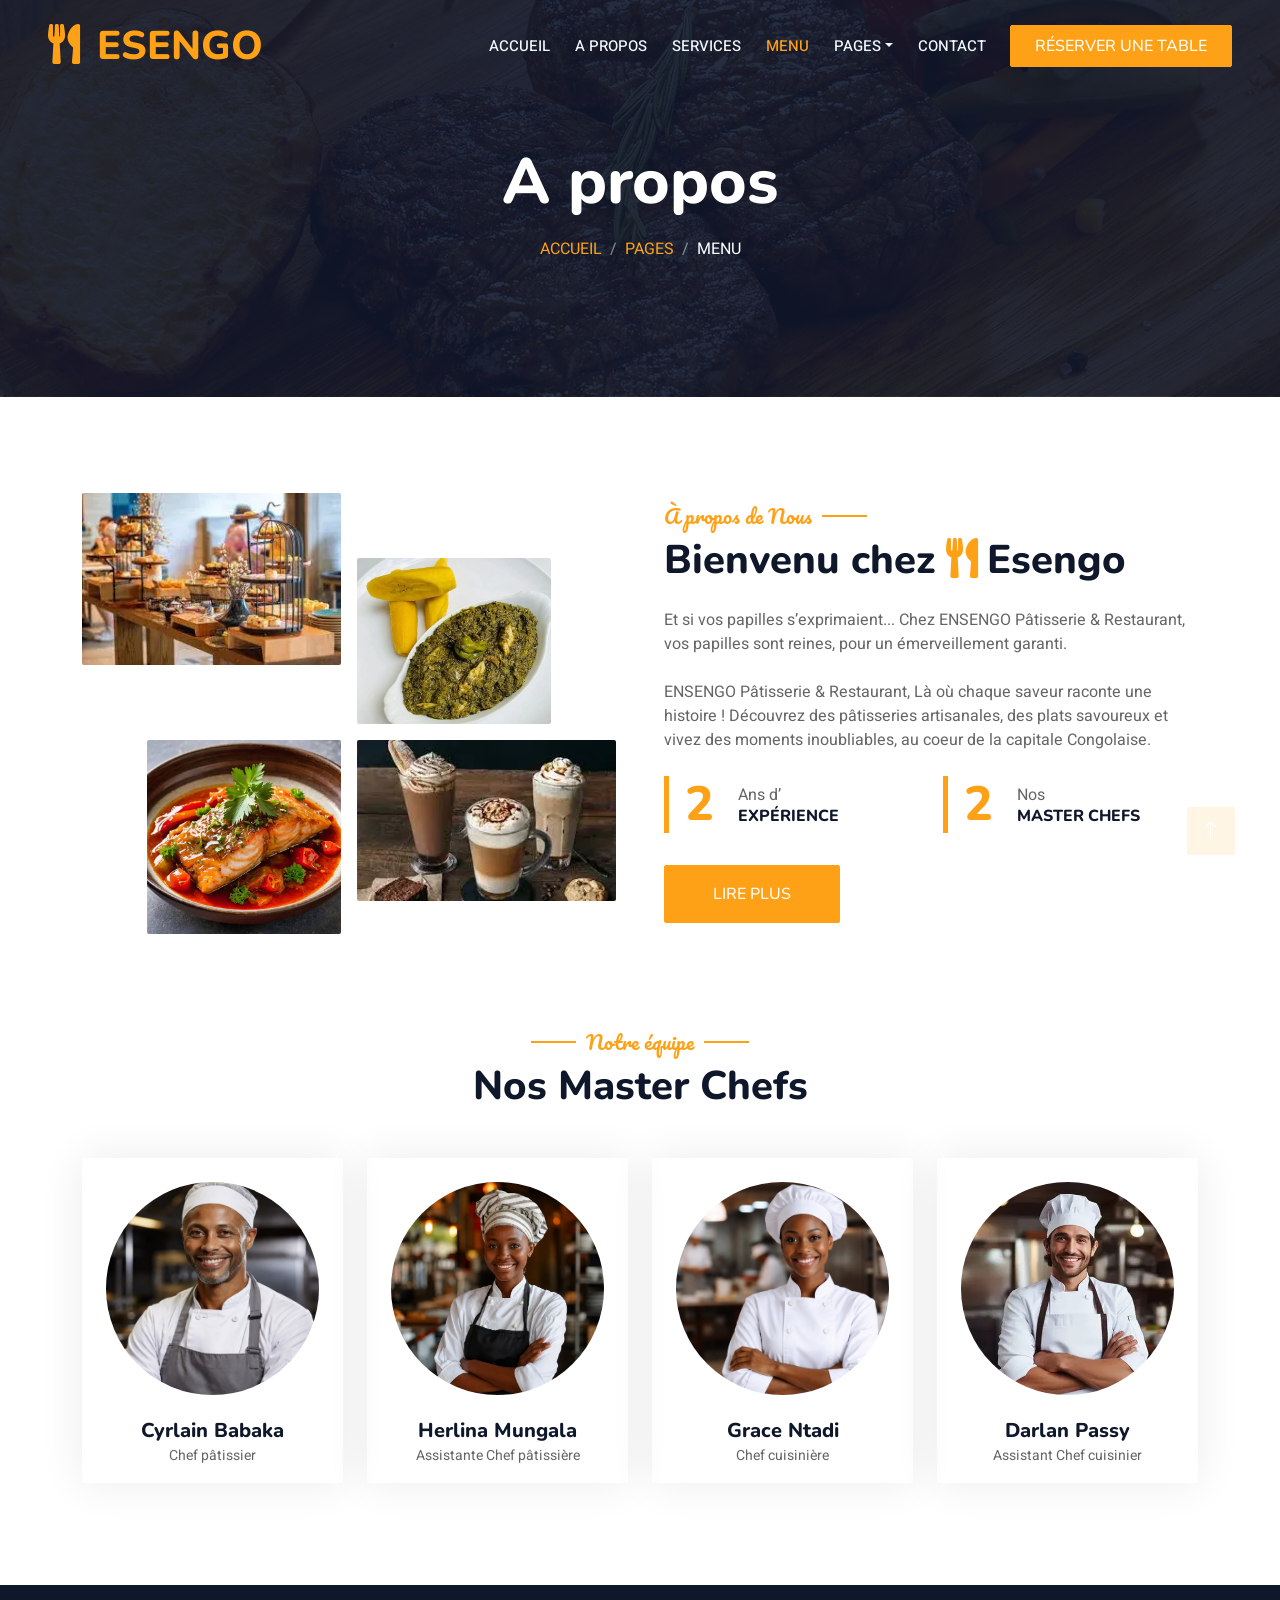
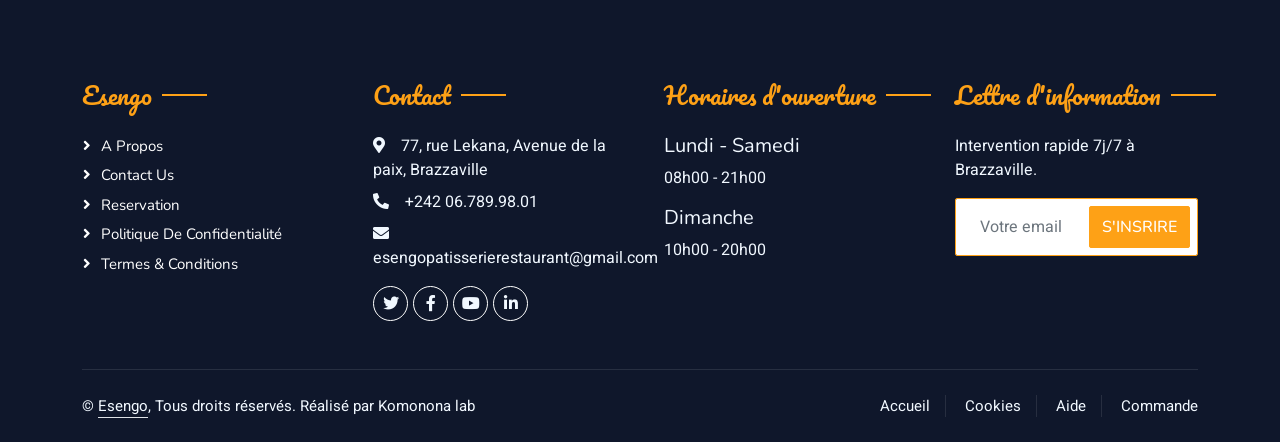
==== commit 4ab57c69: "7 commit" ====
--- a/about.html
+++ b/about.html
@@ -486,9 +486,10 @@
     <script src="lib/tempusdominus/js/moment-timezone.min.js"></script>
     <script src="lib/tempusdominus/js/tempusdominus-bootstrap-4.min.js"></script>
 
+    <!--SDK ASSISTANT IA TIDIO -->
+    <script src="//code.tidio.co/skfywrdejyxg2flocwzckyddttpo5y0h.js" async></script>
+
     <!-- Template Javascript -->
     <script src="js/main.js"></script>
-    <!--SDK ASSISTANT IA TIDIO -->
-    <script src="//code.tidio.co/5d0hqktbwgqqoedvicpbspbd7xqvk5hg.js" async></script>
   </body>
 </html>
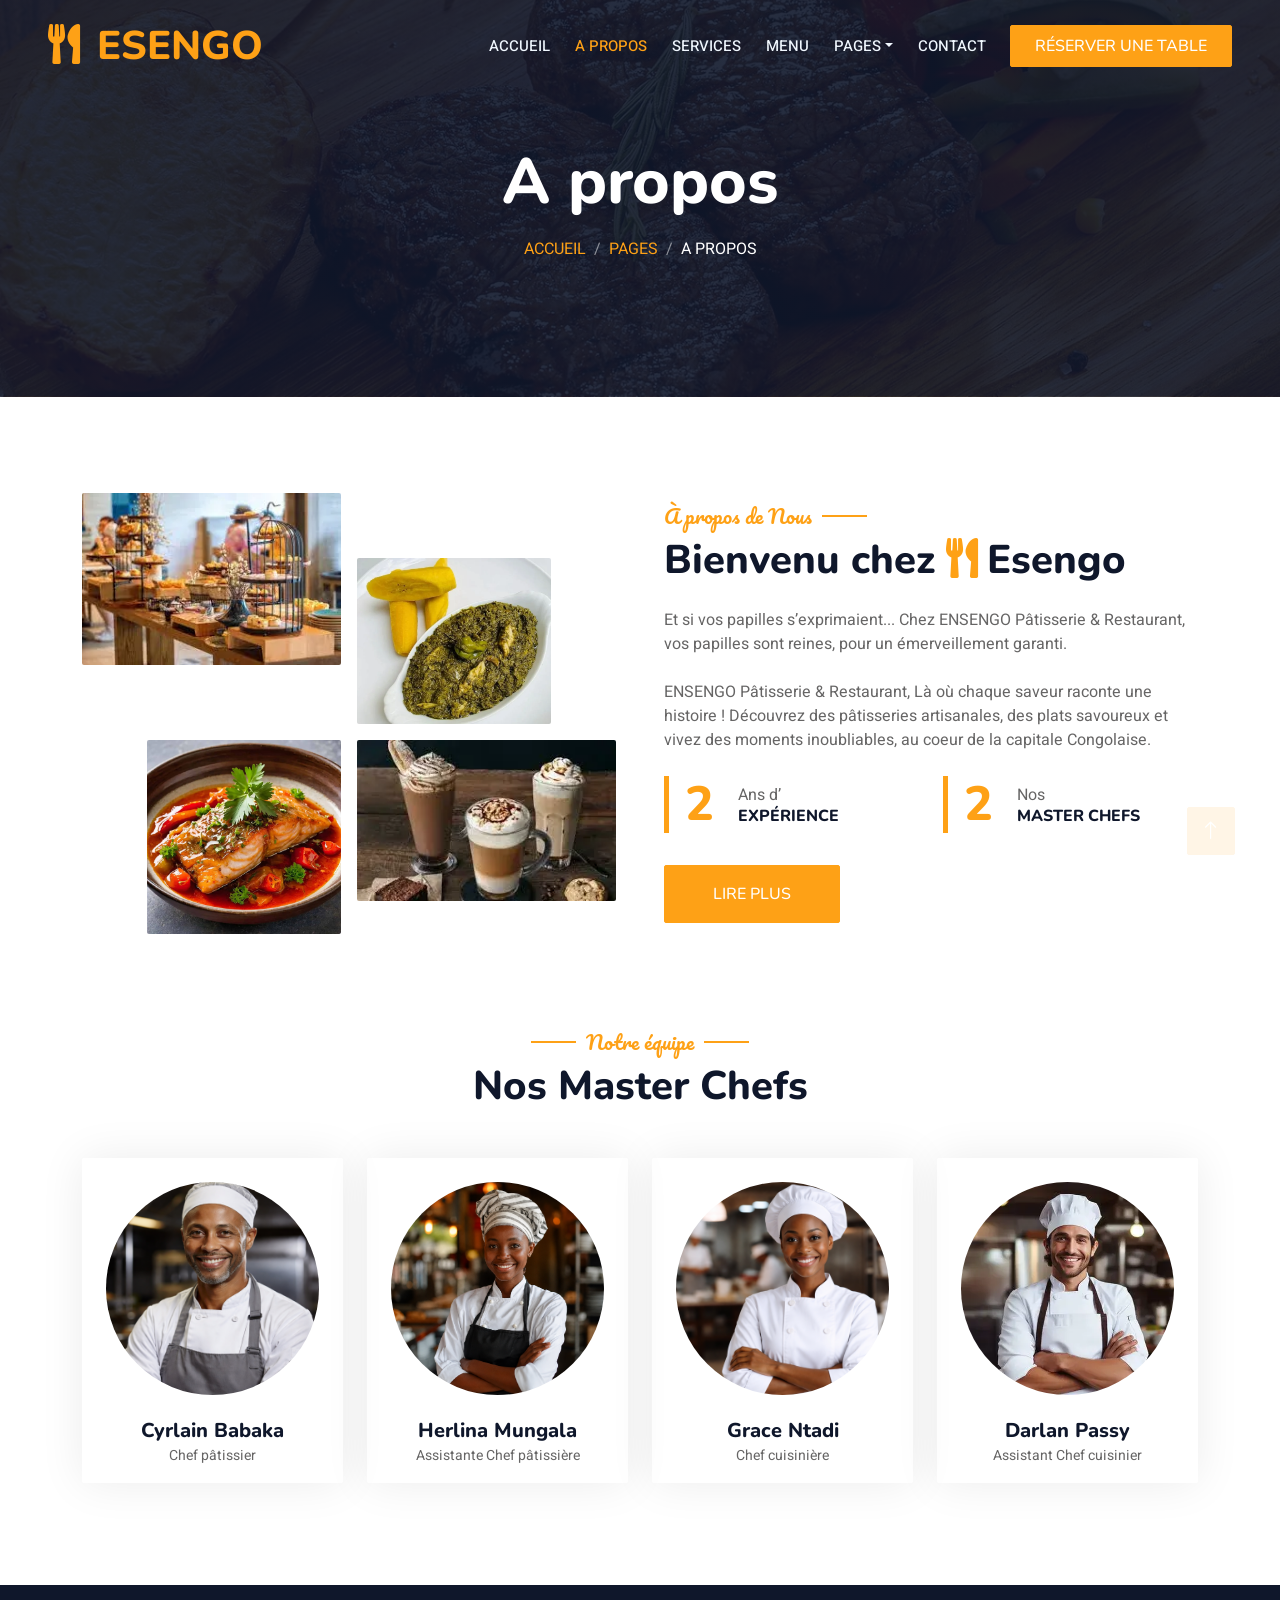
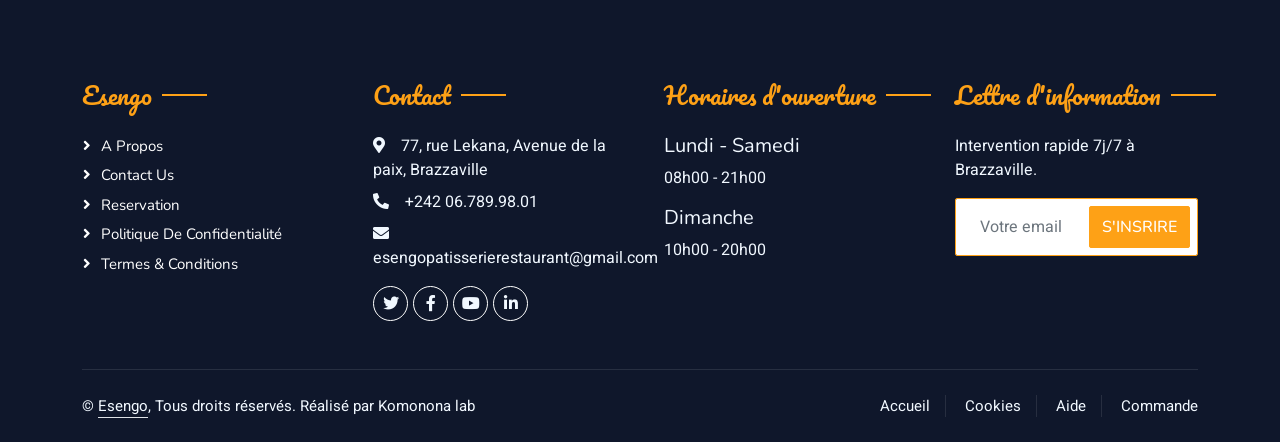
==== commit 514aafa6: "8 commit" ====
--- a/about.html
+++ b/about.html
@@ -90,9 +90,9 @@
           <div class="collapse navbar-collapse" id="navbarCollapse">
             <div class="navbar-nav ms-auto py-0 pe-4">
               <a href="index.html" class="nav-item nav-link">Accueil</a>
-              <a href="about.html" class="nav-item nav-link">A propos</a>
+              <a href="about.html" class="nav-item nav-link active">A propos</a>
               <a href="service.html" class="nav-item nav-link">Services</a>
-              <a href="menu.html" class="nav-item nav-link active">Menu</a>
+              <a href="menu.html" class="nav-item nav-link">Menu</a>
               <div class="nav-item dropdown">
                 <a
                   href="#"
@@ -127,7 +127,7 @@
                   class="breadcrumb-item text-white active"
                   aria-current="page"
                 >
-                  Menu
+                  A propos
                 </li>
               </ol>
             </nav>
@@ -136,105 +136,57 @@
       </div>
       <!-- Navbar & Hero End -->
 
-      <!-- About Start -->
-      <div class="container-xxl py-5">
-        <div class="container">
-          <div class="row g-5 align-items-center">
-            <div class="col-lg-6">
-              <div class="row g-3">
-                <div class="col-6 text-start">
-                  <img
-                    class="img-fluid rounded w-100 wow zoomIn"
-                    data-wow-delay="0.1s"
-                    src="img_about/intérieur_patisserie.webp"
-                  />
-                </div>
-                <div class="col-6 text-start">
-                  <img
-                    class="img-fluid rounded w-75 wow zoomIn"
-                    data-wow-delay="0.3s"
-                    src="img_about/saka saka.webp"
-                    style="margin-top: 25%"
-                  />
-                </div>
-                <div class="col-6 text-end">
-                  <img
-                    class="img-fluid rounded w-75 wow zoomIn"
-                    data-wow-delay="0.5s"
-                    src="img_about/makayabou.webp"
-                  />
-                </div>
-                <div class="col-6 text-end">
-                  <img
-                    class="img-fluid rounded w-100 wow zoomIn"
-                    data-wow-delay="0.7s"
-                    src="img_about/smoussy.webp"
-                  />
-                </div>
-              </div>
-            </div>
-            <div class="col-lg-6">
-              <h5
-                class="section-title ff-secondary text-start text-primary fw-normal"
-              >
-                À propos de Nous
-              </h5>
-              <h1 class="mb-4">
-                Bienvenu chez
-                <i class="fa fa-utensils text-primary me-2"></i>Esengo
-              </h1>
-              <p class="mb-4">
-                Et si vos papilles s’exprimaient... Chez ENSENGO Pâtisserie &
-                Restaurant, vos papilles sont reines, pour un émerveillement
-                garanti.
-              </p>
-              <p class="mb-4">
-                ENSENGO Pâtisserie & Restaurant, Là où chaque saveur raconte une
-                histoire ! Découvrez des pâtisseries artisanales, des plats
-                savoureux et vivez des moments inoubliables, au coeur de la
-                capitale Congolaise.
-              </p>
-              <div class="row g-4 mb-4">
-                <div class="col-sm-6">
-                  <div
-                    class="d-flex align-items-center border-start border-5 border-primary px-3"
-                  >
-                    <h1
-                      class="flex-shrink-0 display-5 text-primary mb-0"
-                      data-toggle="counter-up"
-                    >
-                      3
-                    </h1>
-                    <div class="ps-4">
-                      <p class="mb-0">Ans d’</p>
-                      <h6 class="text-uppercase mb-0">Expérience</h6>
+       <!-- About Start -->
+        <div class="container-xxl py-5">
+            <div class="container">
+                <div class="row g-5 align-items-center">
+                    <div class="col-lg-6">
+                        <div class="row g-3">
+                            <div class="col-6 text-start">
+                                <img class="img-fluid rounded w-100 wow zoomIn" data-wow-delay="0.1s" src="img/intérieur_patisserie.webp">
+                            </div>
+                            <div class="col-6 text-start">
+                                <img class="img-fluid rounded w-75 wow zoomIn" data-wow-delay="0.3s" src="img/saka saka.webp" style="margin-top: 25%;">
+                            </div>
+                            <div class="col-6 text-end">
+                                <img class="img-fluid rounded w-75 wow zoomIn" data-wow-delay="0.5s" src="img/poisson salé.webp">
+                            </div>
+                            <div class="col-6 text-end">
+                                <img class="img-fluid rounded w-100 wow zoomIn" data-wow-delay="0.7s" src="img/smoussy.webp">
+                            </div>
+                        </div>
                     </div>
-                  </div>
-                </div>
-                <div class="col-sm-6">
-                  <div
-                    class="d-flex align-items-center border-start border-5 border-primary px-3"
-                  >
-                    <h1
-                      class="flex-shrink-0 display-5 text-primary mb-0"
-                      data-toggle="counter-up"
-                    >
-                      4
-                    </h1>
-                    <div class="ps-4">
-                      <p class="mb-0">Nos</p>
-                      <h6 class="text-uppercase mb-0">Master Chefs</h6>
+                    <div class="col-lg-6">
+                        <h5 class="section-title ff-secondary text-start text-primary fw-normal">À propos de Nous</h5>
+                        <h1 class="mb-4">Bienvenu chez <i class="fa fa-utensils text-primary me-2"></i>Esengo</h1>
+                        <p class="mb-4">Et si vos papilles s’exprimaient... Chez ENSENGO Pâtisserie & Restaurant, vos papilles sont reines, pour un émerveillement garanti.</p>
+                        <p class="mb-4">ENSENGO Pâtisserie & Restaurant, Là où  chaque saveur raconte une histoire ! Découvrez des pâtisseries artisanales, des plats savoureux et vivez des moments inoubliables, au coeur de  la capitale Congolaise.</p>
+                        <div class="row g-4 mb-4">
+                            <div class="col-sm-6">
+                                <div class="d-flex align-items-center border-start border-5 border-primary px-3">
+                                    <h1 class="flex-shrink-0 display-5 text-primary mb-0" data-toggle="counter-up">3</h1>
+                                    <div class="ps-4">
+                                        <p class="mb-0">Ans d’</p>
+                                        <h6 class="text-uppercase mb-0">Expérience</h6>
+                                    </div>
+                                </div>
+                            </div>
+                            <div class="col-sm-6">
+                                <div class="d-flex align-items-center border-start border-5 border-primary px-3">
+                                    <h1 class="flex-shrink-0 display-5 text-primary mb-0" data-toggle="counter-up">4</h1>
+                                    <div class="ps-4">
+                                        <p class="mb-0">Nos</p>
+                                        <h6 class="text-uppercase mb-0"> Master Chefs</h6>
+                                    </div>
+                                </div>
+                            </div>
+                        </div>
+                        <a class="btn btn-primary py-3 px-5 mt-2" href="">Lire plus</a>
                     </div>
-                  </div>
-                </div>
-              </div>
-              <a class="btn btn-primary py-3 px-5 mt-2" href="">Lire plus</a>
-            </div>
-          </div>
-        </div>
-      </div>
-      <!-- About End -->
-
+                </div>
+            </div>
+        </div>
+        <!-- About End -->
       <!-- Team Start -->
       <div class="container-xxl pt-5 pb-3">
         <div class="container">
@@ -252,7 +204,7 @@
                 <div class="rounded-circle overflow-hidden m-4">
                   <img
                     class="img-fluid"
-                    src="img_about/1.png"
+                    src="img/1.png"
                     alt="Cyrlain Babaka, chef pâtissier du restaurant pâtisserie ESENGO à Brazzaville"
                   />
                 </div>
@@ -276,7 +228,7 @@
                 <div class="rounded-circle overflow-hidden m-4">
                   <img
                     class="img-fluid"
-                    src="img_about/2.png"
+                    src="img/2.png"
                     alt="Herlina Mungala, assistante chef pâtissière de la pâtisserie ESENGO à Brazzaville"
                   />
                 </div>
@@ -300,7 +252,7 @@
                 <div class="rounded-circle overflow-hidden m-4">
                   <img
                     class="img-fluid"
-                    src="img_about/3.png"
+                    src="img/3.png"
                     alt="Grace Ntadi, chef cuisinière du restaurant gastronomique ESENGO à Brazzaville"
                   />
                 </div>
@@ -324,7 +276,7 @@
                 <div class="rounded-circle overflow-hidden m-4">
                   <img
                     class="img-fluid"
-                    src="img_about/4.png"
+                    src="img/4.png"
                     alt="Membre de l'équipe du restaurant pâtisserie ESENGO à Brazzaville"
                   />
                 </div>
